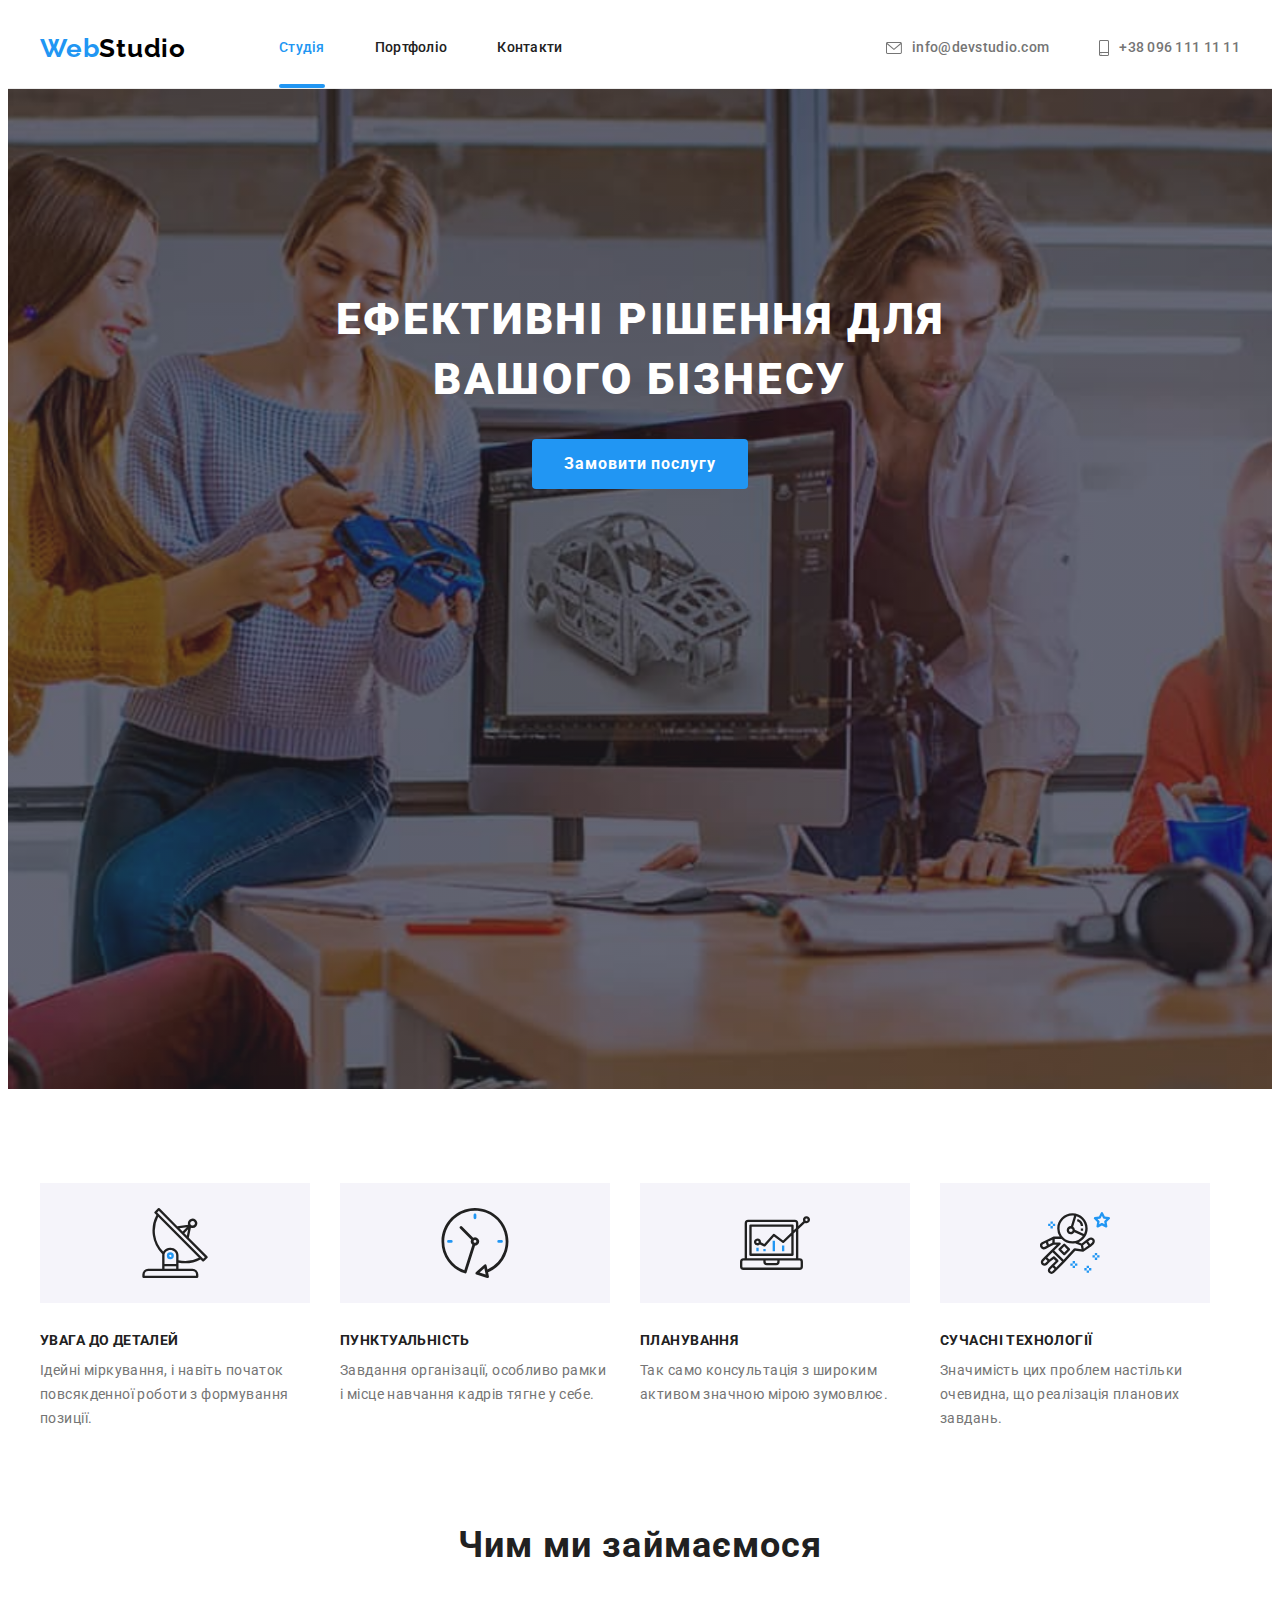
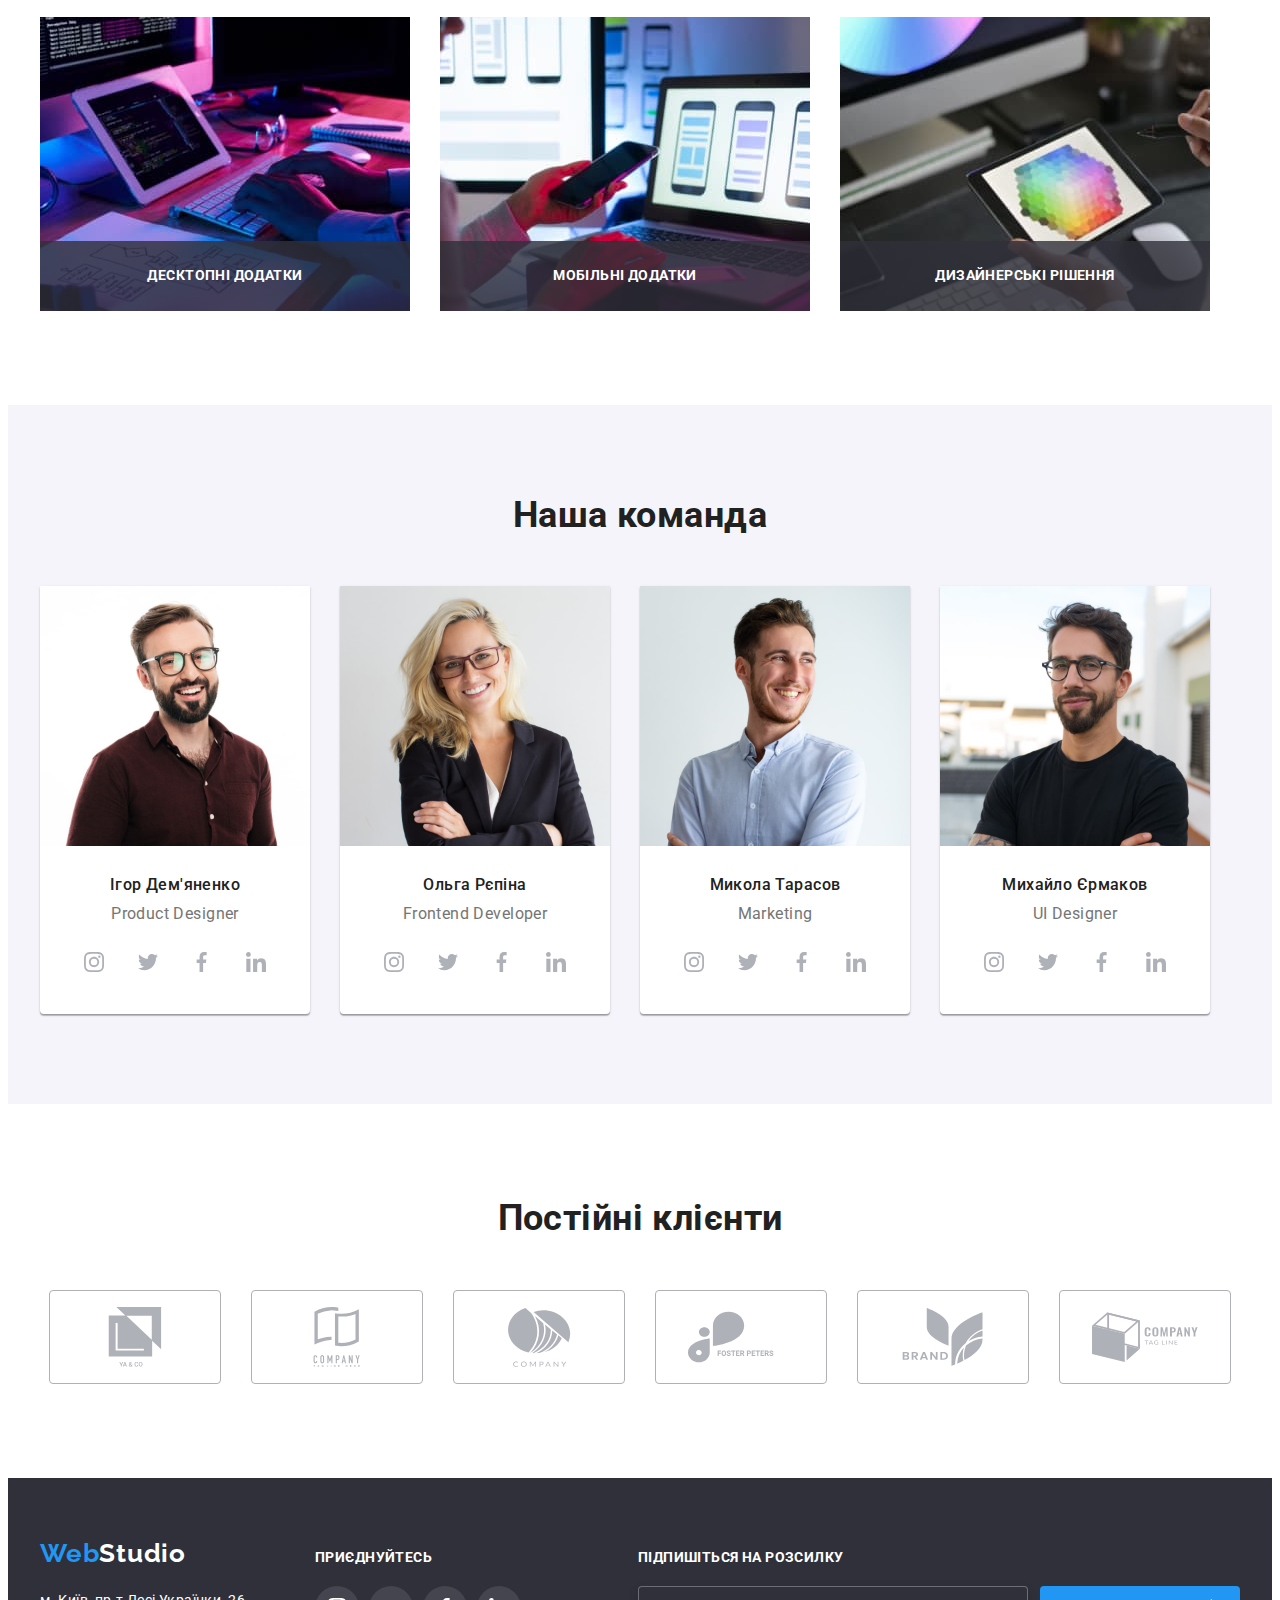
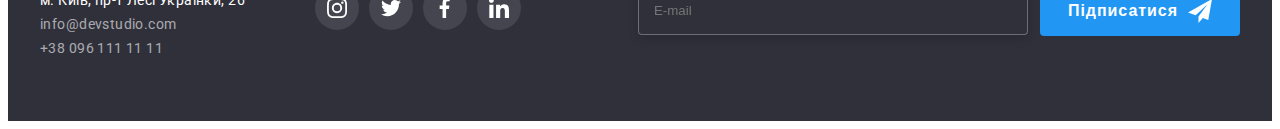
==== index.html @ f38e6833 "добавляет наименования согласно БЭМ" ====
<!DOCTYPE html>
<html lang="uk">
  <head>
    <meta charset="UTF-8" />
    <meta http-equiv="X-UA-Compatible" content="IE=edge" />
    <meta name="viewport" content="width=device-width, initial-scale=1.0" />
    <title>Студія</title>
    <link
      rel="stylesheet"
      href="https://cdnjs.cloudflare.com/ajax/libs/modern-normalize/1.1.0/modern-normalize.min.css"
      integrity="sha512-wpPYUAdjBVSE4KJnH1VR1HeZfpl1ub8YT/NKx4PuQ5NmX2tKuGu6U/JRp5y+Y8XG2tV+wKQpNHVUX03MfMFn9Q=="
      crossorigin="anonymous"
      referrerpolicy="no-referrer"
    />
    <link rel="preconnect" href="https://fonts.googleapis.com" />
    <link rel="preconnect" href="https://fonts.gstatic.com" crossorigin />
    <link
      href="https://fonts.googleapis.com/css2?family=Raleway:wght@700&family=Roboto:wght@400;500;700;900&display=swap"
      rel="stylesheet"
    />
    <link rel="stylesheet" href="./css/styles.css" />
  </head>
  <body>
    <header class="header">
      <div class="container header__block">
        <nav class="header__navigation">
          <a href="./index.html" class="logo">Web<span class="logo__text">Studio</span></a>
          <ul class="header__list list">
            <li class="header__item">
              <a href="./index.html" class="header__link current">Студія</a>
            </li>
            <li class="header__item">
              <a href="./portfolio.html" class="header__link">Портфоліо</a>
            </li>
            <li class="header__item">
              <a href="" class="header__link">Контакти</a>
            </li>
          </ul>
        </nav>
        <ul class="contact__list list">
          <li class="contact__item">
            <a href="mailto:info@devstudio.com" class="contact__link">
              <svg class="contact__icon" width="16" height="12">
                <use href="./images/symbol-defs.svg#icon-mail"></use>
              </svg>
              info@devstudio.com</a
            >
          </li>
          <li class="contact__item">
            <a href="tel:+380961111111" class="contact__link">
              <svg class="contact__icon" width="10" height="16">
                <use href="./images/symbol-defs.svg#icon-smartphone"></use>
              </svg>

              +38 096 111 11 11</a
            >
          </li>
        </ul>
      </div>
    </header>
    <main>
      <section class="hero">
        <div class="container">
          <h1 class="hero__title">Ефективні рішення для вашого бізнесу</h1>
          <button type="button" class="hero__button button" data-modal-open>
            Замовити послугу
          </button>
        </div>
      </section>

      <section class="section feature">
        <div class="container">
          <h2 class="visually-hidden">Наші переваги</h2>
          <ul class="feature__list list">
            <li class="feature__item">
              <div class="feature__image">
                <svg class="feature__icon" width="70" height="70">
                  <use href="./images/symbol-defs.svg#icon-antenna"></use>
                </svg>
              </div>
              <h3 class="feature__title">Увага до деталей</h3>
              <p class="feature__text">
                Ідейні міркування, і навіть початок повсякденної роботи з формування позиції.
              </p>
            </li>
            <li class="feature__item">
              <div class="feature__image">
                <svg class="feature__icon" width="70" height="70">
                  <use href="./images/symbol-defs.svg#icon-clock"></use>
                </svg>
              </div>
              <h3 class="feature__title">Пунктуальність</h3>
              <p class="feature__text">
                Завдання організації, особливо рамки і місце навчання кадрів тягне у себе.
              </p>
            </li>
            <li class="feature__item">
              <div class="feature__image">
                <svg class="feature__icon" width="70" height="70">
                  <use href="./images/symbol-defs.svg#icon-diagram"></use>
                </svg>
              </div>
              <h3 class="feature__title">Планування</h3>
              <p class="feature__text">
                Так само консультація з широким активом значною мірою зумовлює.
              </p>
            </li>
            <li class="feature__item">
              <div class="feature__image">
                <svg class="feature__icon" width="70" height="70">
                  <use href="./images/symbol-defs.svg#icon-astronaut"></use>
                </svg>
              </div>
              <h3 class="feature__title">Сучасні технології</h3>
              <p class="feature__text">
                Значимість цих проблем настільки очевидна, що реалізація планових завдань.
              </p>
            </li>
          </ul>
        </div>
      </section>
      <section class="work">
        <div class="container">
          <h2 class="work__title">Чим ми займаємося</h2>
          <ul class="work__list list">
            <li class="work__item">
              <div class="work__img">
                <img src="./images/coding.jpg" alt="Людина, яка пише код" width="370" />
                <p class="work__inform">Десктопні додатки</p>
              </div>
            </li>
            <li class="work__item">
              <div class="work__img">
                <img src="./images/mobile_dev.jpg" alt="Мобільній розробник" width="370" />
                <p class="work__inform">Мобільні додатки</p>
              </div>
            </li>
            <li class="work__item">
              <div class="work__img">
                <img src="./images/gradient_on_tablet.jpg" alt="Градієнт на планшеті" width="370" />
                <p class="work__inform">Дизайнерські рішення</p>
              </div>
            </li>
          </ul>
        </div>
      </section>
      <section class="section team">
        <div class="container">
          <h2 class="team__title">Наша команда</h2>
          <ul class="team__list list">
            <li class="team__item card">
              <img src="./images/demianenko.jpg" alt="фото Ігора Дем'яненко" width="270" />
              <div class="team__discr">
                <h3 class="team__name">Ігор Дем'яненко</h3>
                <p lang="en" class="team__position">Product Designer</p>
                <ul class="team-social list">
                  <li class="team-social__item">
                    <a href="" class="team-social__link">
                      <svg class="team-social__icon" width="20" height="20">
                        <use href="./images/symbol-defs.svg#icon-instagram"></use>
                      </svg>
                    </a>
                  </li>
                  <li class="team-social__item">
                    <a href="" class="team-social__link">
                      <svg class="team-social__icon" width="20" height="20">
                        <use href="./images/symbol-defs.svg#icon-twitter"></use>
                      </svg>
                    </a>
                  </li>
                  <li class="team-social__item">
                    <a href="" class="team-social__link">
                      <svg class="team-social__icon" width="20" height="20">
                        <use href="./images/symbol-defs.svg#icon-facebook"></use>
                      </svg>
                    </a>
                  </li>
                  <li class="team-social__item">
                    <a href="" class="team-social__link">
                      <svg class="team-social__icon" width="20" height="20">
                        <use href="./images/symbol-defs.svg#icon-linkedin"></use>
                      </svg>
                    </a>
                  </li>
                </ul>
              </div>
            </li>
            <li class="team__item card">
              <img src="./images/repina.jpg" alt="фото Ольги Рєпіної" width="270" />
              <div class="team__discr">
                <h3 class="team__name">Ольга Рєпіна</h3>
                <p lang="en" class="team__position">Frontend Developer</p>
                <ul class="team-social list">
                  <li class="team-social__item">
                    <a href="" class="team-social__link">
                      <svg class="team-social__icon" width="20" height="20">
                        <use href="./images/symbol-defs.svg#icon-instagram"></use>
                      </svg>
                    </a>
                  </li>
                  <li class="team-social__item">
                    <a href="" class="team-social__link">
                      <svg class="team-social__icon" width="20" height="20">
                        <use href="./images/symbol-defs.svg#icon-twitter"></use>
                      </svg>
                    </a>
                  </li>
                  <li class="team-social__item">
                    <a href="" class="team-social__link">
                      <svg class="team-social__icon" width="20" height="20">
                        <use href="./images/symbol-defs.svg#icon-facebook"></use>
                      </svg>
                    </a>
                  </li>
                  <li class="team-social__item">
                    <a href="" class="team-social__link">
                      <svg class="team-social__icon" width="20" height="20">
                        <use href="./images/symbol-defs.svg#icon-linkedin"></use>
                      </svg>
                    </a>
                  </li>
                </ul>
              </div>
            </li>
            <li class="team__item card">
              <img src="./images/tarasov.jpg" alt="фото Миколи Тарасова" width="270" />
              <div class="team__discr">
                <h3 class="team__name">Микола Тарасов</h3>
                <p lang="en" class="team__position">Marketing</p>
                <ul class="team-social list">
                  <li class="team-social__item">
                    <a href="" class="team-social__link">
                      <svg class="team-social__icon" width="20" height="20">
                        <use href="./images/symbol-defs.svg#icon-instagram"></use>
                      </svg>
                    </a>
                  </li>
                  <li class="team-social__item">
                    <a href="" class="team-social__link">
                      <svg class="team-social__icon" width="20" height="20">
                        <use href="./images/symbol-defs.svg#icon-twitter"></use>
                      </svg>
                    </a>
                  </li>
                  <li class="team-social__item">
                    <a href="" class="team-social__link">
                      <svg class="team-social__icon" width="20" height="20">
                        <use href="./images/symbol-defs.svg#icon-facebook"></use>
                      </svg>
                    </a>
                  </li>
                  <li class="team-social__item">
                    <a href="" class="team-social__link">
                      <svg class="team-social__icon" width="20" height="20">
                        <use href="./images/symbol-defs.svg#icon-linkedin"></use>
                      </svg>
                    </a>
                  </li>
                </ul>
              </div>
            </li>
            <li class="team__item card">
              <img src="./images/ermakov.jpg" alt="фото Михайла Єрмакова" width="270" />
              <div class="team__discr">
                <h3 class="team__name">Михайло Єрмаков</h3>
                <p lang="en" class="team__position">UI Designer</p>
                <ul class="team-social list">
                  <li class="team-social__item">
                    <a href="" class="team-social__link">
                      <svg class="team-social__icon" width="20" height="20">
                        <use href="./images/symbol-defs.svg#icon-instagram"></use>
                      </svg>
                    </a>
                  </li>
                  <li class="team-social__item">
                    <a href="" class="team-social__link">
                      <svg class="team-social__icon" width="20" height="20">
                        <use href="./images/symbol-defs.svg#icon-twitter"></use>
                      </svg>
                    </a>
                  </li>
                  <li class="team-social__item">
                    <a href="" class="team-social__link">
                      <svg class="team-social__icon" width="20" height="20">
                        <use href="./images/symbol-defs.svg#icon-facebook"></use>
                      </svg>
                    </a>
                  </li>
                  <li class="team-social__item">
                    <a href="" class="team-social__link">
                      <svg class="team-social__icon" width="20" height="20">
                        <use href="./images/symbol-defs.svg#icon-linkedin"></use>
                      </svg>
                    </a>
                  </li>
                </ul>
              </div>
            </li>
          </ul>
        </div>
      </section>
      <section class="clients section">
        <div class="container">
          <h2 class="clients__title">Постійні клієнти</h2>
          <ul class="clients__list list">
            <li>
              <a href="" class="clients__link">
                <svg class="clients__icon" width="106" height="60">
                  <use href="./images/symbol-defs.svg#icon-yaco"></use>
                </svg>
              </a>
            </li>
            <li>
              <a href="" class="clients__link">
                <svg class="clients__icon" width="106" height="60">
                  <use href="./images/symbol-defs.svg#icon-tagline-2"></use>
                </svg>
              </a>
            </li>
            <li>
              <a href="" class="clients__link">
                <svg class="clients__icon" width="106" height="60">
                  <use href="./images/symbol-defs.svg#icon-company"></use>
                </svg>
              </a>
            </li>
            <li>
              <a href="" class="clients__link">
                <svg class="clients__icon" width="106" height="60">
                  <use href="./images/symbol-defs.svg#icon-foster-peters"></use>
                </svg>
              </a>
            </li>
            <li>
              <a href="" class="clients__link">
                <svg class="clients__icon" width="106" height="60">
                  <use href="./images/symbol-defs.svg#icon-rand"></use>
                </svg>
              </a>
            </li>
            <li>
              <a href="" class="clients__link">
                <svg class="clients__icon" width="106" height="60">
                  <use href="./images/symbol-defs.svg#icon-tag-line"></use>
                </svg>
              </a>
            </li>
          </ul>
        </div>
      </section>
    </main>
    <footer class="footer">
      <div class="container footer-thumb">
        <div class="adress-thumb">
          <a href="./index.html" class="logo">Web<span class="logo__text">Studio</span></a>
          <address class="adress-thumb__adress">
            <ul class="adress-thumb__list list">
              <li class="adress-thumb__item">
                <a
                  href="https://goo.gl/maps/KbacDpf7Sf644kYd8"
                  class="adress-thumb__map"
                  target="_blank"
                  rel="noreferrer noopener"
                  >м. Київ, пр-т Лесі Українки, 26</a
                >
              </li>
              <li class="adress-thumb__item">
                <a href="mailto:info@devstudio.com" class="adress-thumb__mail"
                  >info@devstudio.com</a
                >
              </li>
              <li class="adress-thumb__item">
                <a href="tel:+380961111111" class="adress-thumb__tel">+38 096 111 11 11</a>
              </li>
            </ul>
          </address>
        </div>
        <div class="join-thumb">
          <h2 class="join-thumb__tittle">приєднуйтесь</h2>
          <ul class="join-thumb__list list">
            <li class="join-thumb__item">
              <a href="" class="join-thumb__link">
                <svg class="join-thumb__icon" width="20" height="20">
                  <use href="./images/symbol-defs.svg#icon-instagram"></use>
                </svg>
              </a>
            </li>
            <li class="join-thumb__item">
              <a href="" class="join-thumb__link">
                <svg class="join-thumb__icon" width="20" height="20">
                  <use href="./images/symbol-defs.svg#icon-twitter"></use>
                </svg>
              </a>
            </li>
            <li class="join-thumb__item">
              <a href="" class="join-thumb__link">
                <svg class="join-thumb__icon" width="20" height="20">
                  <use href="./images/symbol-defs.svg#icon-facebook"></use>
                </svg>
              </a>
            </li>
            <li class="join-thumb__item">
              <a href="" class="join-thumb__link">
                <svg class="join-thumb__icon" width="20" height="20">
                  <use href="./images/symbol-defs.svg#icon-linkedin"></use>
                </svg>
              </a>
            </li>
          </ul>
        </div>
        <div class="mail-thumb">
          <h2 class="mail-thumb__tittle">Підпишіться на розсилку</h2>
          <form class="subscribe-form" autocomplete="off">
            <label class="subscribe-form__field">
              <input
                type="email"
                name="email"
                class="subscribe-form__input"
                placeholder="E-mail"
                required
              />
            </label>
            <button type="submit" class="subscribe-form__button">
              Підписатися
              <svg class="subscribe-form__img">
                <use href="./images/icons.svg#icon-send" width="24" height="24"></use>
              </svg>
            </button>
          </form>
        </div>
      </div>
    </footer>

    <div class="backdrop is-hidden" data-modal>
      <div class="modal">
        <button class="modal__button" data-modal-close>
          <svg class="modal__button-close" width="11" height="11">
            <use href="./images/icons.svg#icon-close-button"></use>
          </svg>
        </button>
        <form class="modal-form" autocomplete="off">
          <p class="modal-form__tittle">Залиште свої дані, ми вам передзвонимо</p>

          <label class="modal-form__field"
            >Ім'я<input class="modal-form__input" type="text" name="name" required />

            <svg class="modal-form__icon" width="18" height="18">
              <use href="./images/icons.svg#icon-form-person"></use>
            </svg>
          </label>
          <label class="modal-form__field"
            >Телефон<input class="modal-form__input" type="tel" name="phone-number" required />

            <svg class="modal-form__icon" width="18" height="18">
              <use href="./images/icons.svg#icon-form-phone"></use>
            </svg>
          </label>
          <label class="modal-form__field"
            >Пошта<input class="modal-form__input" type="email" name="email" required />

            <svg class="modal-form__icon" width="18" height="18">
              <use href="./images/icons.svg#icon-form-email"></use>
            </svg>
          </label>
          <label class="modal-form__field"
            >Коментар<textarea
              name="feedback"
              rows="5"
              placeholder="Введіть текст"
              class="modal-form__area"
            ></textarea>
          </label>
          <label class="modal-form__check">
            <input type="checkbox" name="checkbox" class="modal-form__checkbox" required />
            <span class="modal-form__checkbox-icon"></span>
            <span>
              Погоджуюся з розсилкою та приймаю
              <a href="" class="modal-form__policy"> Умови договору</a>
            </span>
          </label>
          <button type="submit" class="modal-form__button button">Відправити</button>
        </form>
      </div>
    </div>
    <script src="./js/modal.js"></script>
  </body>
</html>
---- css/styles.css ----
:root {
  --primary-text-color: #757575; /* цвет вторичного текста */
  --title-text-color: #212121; /* вторичнй цвет бренда  (и текста) */
  --accent-color: #2196f3; /* основной цвет бренда */
  --black-color: #000000; /* Черный цвет на сайте */
  --bgd-color: #2f303a; /* цвет фона */
  --white-color: #ffffff; /* белый цвет на сайте */
  --transparent-white-color: rgba(255, 255, 255, 0.6); /* цвет текста в футере (с прозрачностью */
  --team-bgd-color: #f5f4fa; /* цвет фона на секциях */
  --border-color-cards: #eeeeee; /* Цвет рамок карточек*/
  --border-color-main: #ececec; /* цвет основных рамок */
  --active-button-background: #188ce8; /* цвет активности главной кнопки */
  --primary-icon-color: #afb1b8; /* Цвет контуров иконок */

  --transition-timing: 250ms;
  --cubic: cubic-bezier(0.4, 0, 0.2, 1);
}

h1,
h2,
h3,
h4,
h5,
h6,
p {
  margin: 0;
}

ul {
  margin: 0;
  padding: 0;
}

img {
  max-width: 100%;
  height: auto;
  display: block;
}

.container {
  width: 1200px;
  margin-left: auto;
  margin-right: auto;
  padding-left: 15px;
  padding-right: 15px;
  /*   outline: 2px solid tomato; */
}

.section {
  padding-top: 94px;
  padding-bottom: 94px;
}

.list {
  list-style-type: none;
}

body {
  background-color: var(--white-color);
  color: var(--primary-text-color);
  font-family: Roboto, sans-serif;
  font-size: 14px;
  letter-spacing: 0.03em;
}
a {
  text-decoration: none;
}

.button {
  font-family: Roboto, sans-serif;
  cursor: pointer;
}
.hero__button {
  background-color: var(--accent-color);
  color: var(--white-color);
  font-weight: 700;
  font-size: 16px;
  line-height: 1.87;
  letter-spacing: 0.06em;

  display: block;
  margin-left: auto;
  margin-right: auto;
  min-width: 216px;
  padding: 10px 32px;
  max-height: 50px;
  border: none;
  border-radius: 4px;
}
.portfolio__button {
  background-color: var(--team-bgd-color);
  color: var(--title-text-color);
  font-weight: 500;
  font-size: 16px;
  line-height: 1.62;
  letter-spacing: 0.03em;

  padding: 6px 22px;
  max-height: 38px;
  border: transparent;
  border-radius: 4px;
}

.visually-hidden {
  position: absolute;
  width: 1px;
  height: 1px;
  margin: -1px;
  border: 0;
  padding: 0;
  white-space: nowrap;
  clip-path: inset(100%);
  clip: rect(0 0 0 0);
  overflow: hidden;
}

.header__link,
.header__link,
.adress-thumb__mail,
.adress-thumb__tel,
.adress-thumb__map,
.contact__link {
  transition: color var(--transition-timing) var(--cubic);
}

.hero__button {
  transition: background-color var(--transition-timing) var(--cubic);
}

.team-social__link,
.join-thumb__link {
  transition: color var(--transition-timing) var(--cubic),
    background-color var(--transition-timing) var(--cubic);
}

.clients__link {
  transition: color var(--transition-timing) var(--cubic),
    border-color var(--transition-timing) var(--cubic);
}

.portfolio__button {
  transition: color var(--transition-timing) var(--cubic),
    background-color var(--transition-timing) var(--cubic),
    box-shadow var(--transition-timing) var(--cubic);
}

.product__link {
  transition: box-shadow var(--transition-timing) var(--cubic);
}

/* ----------------------HEADER----------------------- */

.header {
  border-bottom: 1px solid #ececec;
}
.header__block {
  display: flex;
}
.header__navigation {
  display: flex;
  align-items: center;
}

.logo {
  display: block;
  font-family: Raleway, normal;
  color: var(--accent-color);
  text-decoration: none;
  font-weight: 700;
  font-size: 26px;
  line-height: 1.19;
  letter-spacing: 0.03em;
}

.logo__text {
  color: var(--black-color);
}
.header__list {
  display: flex;
  align-items: center;
  margin-left: 93px;
}

.header__item:not(:last-child) {
  margin-right: 50px;
}

.header__link {
  color: var(--title-text-color);
  text-decoration: none;
  font-weight: 500;
  font-size: 14px;
  line-height: 1.14;
  letter-spacing: 0.02em;
  padding-top: 32px;
  padding-bottom: 32px;
  display: block;
  position: relative;
}
.current {
  color: var(--accent-color);
}

.current::after {
  position: absolute;
  content: '';
  display: block;

  left: 0;
  bottom: 0px;

  width: 100%;
  height: 4px;
  border-radius: 2px;
  background-color: var(--accent-color);
}

.contact__list {
  display: flex;
  align-items: center;
  margin-left: auto;
}

.contact__link {
  text-decoration: none;
  color: var(--primary-text-color);
  font-weight: 500;
  font-size: 14px;
  line-height: 1.14;
  letter-spacing: 0.02em;
  padding-top: 32px;
  padding-bottom: 32px;
  display: flex;
  align-items: center;
}

.contact__icon {
  margin-right: 10px;
  fill: currentColor;
}

.contact__item:not(:last-child) {
  margin-right: 50px;
}

.header__link:hover,
.header__link:focus,
.contact__link:hover,
.contact__link:focus {
  color: var(--accent-color);
}

.contact__icon:hover,
.contact__icon:focus {
  fill: var(--accent-color);
}

/* --------------------HERO------------------------ */
.hero {
  background-color: var(--bgd-color);
  text-align: center;
  padding: 200px 0px;

  max-width: 1600px;
  height: 600px;

  background-image: linear-gradient(rgba(47, 48, 58, 0.4), rgba(47, 48, 58, 0.4)),
    url(../images/hero-bg.jpg);
  background-repeat: no-repeat;
  background-position: center;
  background-size: cover;

  margin: 0 auto;
}

.hero__title {
  font-weight: 900;
  font-size: 44px;
  line-height: 60px;
  letter-spacing: 0.06em;
  color: var(--white-color);
  text-transform: uppercase;
  max-width: 696px;
  margin: 0 auto;
  margin-bottom: 30px;
}

.hero__button:hover,
.hero__button:focus {
  background-color: var(--active-button-background);
}

/* ---------------------FEATURES----------------------- */

.feature__list {
  display: flex;
  flex-wrap: wrap;
}

.feature__item {
  flex-basis: calc(100% / 4 - 30px);
  min-width: 270px;
}
.feature__item:not(:last-child) {
  margin-right: 30px;
}

.feature__image {
  display: flex;
  align-items: center;
  justify-content: center;
  width: 270px;
  height: 120px;
  margin-bottom: 30px;
  background-color: var(--team-bgd-color);
}

.feature__title {
  color: var(--title-text-color);
  font-weight: 700;
  font-size: 14px;
  line-height: 1.14;
  text-transform: uppercase;
  margin-bottom: 10px;
}

.feature__text {
  line-height: 1.71;
}

/* ----------------------OUR WORK---------------------------- */
.work {
  padding-bottom: 94px;
  padding-top: 0px;
}

.work__title {
  color: var(--title-text-color);
  font-weight: 700;
  font-size: 36px;
  line-height: 1.16;
  letter-spacing: 0.03em;
  text-align: center;
  margin-bottom: 50px;
}

.work__list {
  display: flex;
  flex-wrap: wrap;
}

.work__list > .work__item {
  flex-basis: calc(100% / 3 -30px);
}

.work__list > .work__item:not(:last-child) {
  margin-right: 30px;
}

.work__img {
  position: relative;
}

.work__inform {
  position: absolute;
  display: flex;
  align-items: center;
  justify-content: center;

  bottom: 0;
  left: 0;
  height: 70px;
  width: 100%;

  background-color: rgba(47, 48, 58, 0.8);
  color: var(--white-color);
  font-weight: 700;
  font-size: 14px;
  line-height: 1.14;
  letter-spacing: 0.03em;
  text-transform: uppercase;
}

/* -----------------------------OUR TEAM---------------------------------- */

.team {
  background-color: var(--team-bgd-color);
  padding: 90px 0px;
}

.team__title {
  color: var(--title-text-color);
  font-weight: 700;
  font-size: 36px;
  line-height: 1.16;
  margin-bottom: 50px;
  text-align: center;
}

.team__list {
  display: flex;
  flex-wrap: wrap;
}
.card {
  background: var(--white-color);
  box-shadow: 0px 1px 3px rgba(0, 0, 0, 0.12), 0px 1px 1px rgba(0, 0, 0, 0.14),
    0px 2px 1px rgba(0, 0, 0, 0.2);
  border-radius: 0px 0px 4px 4px;
}

.team__list > .team__item {
  flex-basis: calc(100% / 4-30px);
}

.team__list > .team__item:not(:last-child) {
  margin-right: 30px;
}

.team__discr {
  padding-top: 30px;
  padding-bottom: 30px;
}
.team__name {
  color: var(--title-text-color);
  font-weight: 500;
  font-size: 16px;
  line-height: 1.18;
  text-align: center;
}

.team__position {
  font-size: 16px;
  line-height: 1.18;
  margin-top: 10px;
  text-align: center;
}

.team-social {
  display: flex;
  justify-content: center;
  margin-top: 16px;
  gap: 10px;
}
.team-social__link {
  display: flex;
  align-items: center;
  justify-content: center;
  background-color: var(--white-color);
  color: var(--primary-icon-color);
  border-radius: 50%;
  width: 44px;
  height: 44px;
}

.team-social__icon {
  fill: currentColor;
}

.team-social__link:hover,
.team-social__link:focus {
  background-color: var(--accent-color);
  color: var(--white-color);
}

/* ----------------------------------OUR CLIENTS------------------------ */
.clients {
}

.clients__title {
  color: var(--title-text-color);
  font-weight: 700;
  font-size: 36px;
  line-height: 1.16;
  margin-bottom: 50px;
  text-align: center;
}

.clients__list {
  display: flex;
  justify-content: center;
  align-items: center;
  gap: 30px;
}

.clients__link {
  display: flex;
  width: 170px;
  height: 92px;
  justify-content: center;
  align-items: center;
  background: #ffffff;
  color: var(--primary-icon-color);
  border: 1px solid var(--primary-icon-color);
  border-radius: 4px;
}

.clients__icon {
  fill: currentColor;
}

.clients__link:hover,
.clients__link:focus {
  color: var(--accent-color);
  border-color: var(--accent-color);
}

/* ----------------------------------FOOTER----------------------------- */

.footer {
  background-color: var(--bgd-color);
  padding-top: 60px;
  padding-bottom: 60px;
}

.footer-thumb {
  display: flex;
  align-items: baseline;
}

.footer .logo {
  margin-bottom: 20px;
}

.adress-thumb .logo__text {
  color: var(--white-color);
}

.adress-thumb__list > .item {
  display: block;
  margin-bottom: 9px;
  margin-top: 0px;
  max-height: 21px;
  /*  outline: 4px solid blueviolet; */
}
.adress-thumb__list > .adress-thumb__item:last-child {
  margin-bottom: 0px;
}

.adress-thumb__map {
  font-style: normal;
  color: var(--white-color);
  text-decoration: none;
  line-height: 1.71;
}

.adress-thumb__mail,
.adress-thumb__tel {
  font-style: normal;
  color: var(--transparent-white-color);
  text-decoration: none;
  line-height: 1.71;
}

.adress-thumb__map:hover,
.adress-thumb__map:focus,
.adress-thumb__mail:hover,
.adress-thumb__mail:focus,
.adress-thumb__tel:hover,
.adress-thumb__tel:focus {
  color: var(--accent-color);
}

.join-thumb {
  align-items: baseline;
  margin-left: 70px;
}

.join-thumb__tittle,
.mail-thumb__tittle {
  color: var(--white-color);
  font-weight: 700;
  font-size: 14px;
  line-height: 1.14;
  letter-spacing: 0.03em;
  text-transform: uppercase;
}

.join-thumb__list {
  display: flex;
  justify-content: center;
  margin-top: 20px;
  gap: 10px;
}
.join-thumb__link {
  display: flex;
  align-items: center;
  justify-content: center;
  background: rgba(255, 255, 255, 0.1);
  color: var(--white-color);

  border-radius: 50%;
  width: 44px;
  height: 44px;
}
.join-thumb__icon {
  fill: currentColor;
}

.join-thumb__link:hover,
.join-thumb__link:focus {
  background: var(--accent-color);
}

.mail-thumb {
  margin-left: auto;
}
.subscribe-form {
  display: flex;
  margin-top: 20px;
}

.subscribe-form__input {
  width: 358px;
  padding: 16px 15px;

  background-color: var(--bgd-color);
  border: 1px solid rgba(255, 255, 255, 0.3);
  filter: drop-shadow(0px 4px 4px rgba(0, 0, 0, 0.15));
  border-radius: 4px;

  color: var(--white-color);
}

.subscribe-form__button {
  margin-left: 12px;
  padding: 13px 28px;
  background-color: var(--accent-color);
  color: var(--white-color);
  font-weight: 700;
  font-size: 16px;
  line-height: 1.87;
  letter-spacing: 0.06em;

  display: flex;
  max-height: 50px;
  border: none;
  border-radius: 4px;
  align-items: center;
  cursor: pointer;
  transition: background-color var(--transition-timing) var(--cubic);
}

.subscribe-form__button:hover,
.subscribe-form__button:focus {
  background-color: var(--active-button-background);
}

.subscribe-form__img {
  display: block;
  width: 24px;
  height: 24px;
  margin-left: 10px;
  fill: var(--white-color);
}

/* ------------------------------------------------------------------------- */
/* ---------------------------------PORTFOLIO------------------------------- */
/* ------------------------------------------------------------------------- */

.portfolio {
  margin-right: auto;
  margin-left: auto;
}

.portfolio__filter-list {
  display: flex;
  margin-bottom: 50px;
  justify-content: center;
}

.portfolio__filter-item {
  display: block;
  margin-right: 8px;
}

.portfolio__filter-item:last-child {
  margin-right: 0;
}

.portfolio__button:hover,
.portfolio__button:focus {
  background-color: var(--accent-color);
  color: var(--white-color);

  box-shadow: 0px 3px 1px rgba(0, 0, 0, 0.1), 0px 1px 2px rgba(0, 0, 0, 0.08),
    0px 2px 2px rgba(0, 0, 0, 0.12);
}

.product__list {
  display: flex;
  flex-wrap: wrap;
}

.product__item {
  display: inline-block;
  flex-basis: calc(100% / 3-30px);
  max-width: 370px;
  margin-right: 30px;
  margin-bottom: 30px;
}
.product__item:nth-child(3n) {
  margin-right: 0;
}
.product__item:nth-last-child(-n + 3) {
  margin-bottom: 0;
}

.product__discr {
  padding: 20px 24px;
  border-bottom: 1px solid var(--border-color-cards);
  border-right: 1px solid var(--border-color-cards);
  border-left: 1px solid var(--border-color-cards);
}

.product__title {
  color: var(--title-text-color);
  font-weight: 700;
  font-size: 18px;
  line-height: 2;
  letter-spacing: 0.06em;
  margin-bottom: 4px;
}

.product__text {
  color: var(--primary-text-color);
  font-size: 16px;
  line-height: 1.87;
}

.product__link {
  display: block;
}

.product__img-block {
  position: relative;
  overflow: hidden;
}

.product__overlay {
  position: absolute;
  display: flex;
  top: 0;
  left: 0;
  padding: 63px 24px;
  align-items: center;

  background-color: rgba(33, 150, 243, 0.9);
  width: 100%;
  height: 100%;

  transform: translateY(101%);
  transition: transform var(--transition-timing) var(--cubic);
}

.product__overlay-text {
  font-size: 18px;
  line-height: 1.55;
  color: var(--white-color);
}

.product__link:hover,
.product__link:focus {
  box-shadow: 0px 1px 1px rgba(0, 0, 0, 0.12), 0px 4px 4px rgba(0, 0, 0, 0.06),
    1px 4px 6px rgba(0, 0, 0, 0.16);
}

.product__link:hover .product__overlay {
  transform: translateY(0);
}

/* ------------------------modal-------------------------- */

.backdrop {
  position: fixed;
  top: 0;
  left: 0;
  width: 100%;
  height: 100%;
  background-color: rgba(0, 0, 0, 0.2);
  visibility: visible;
  opacity: 1;
  transition: opacity var(--transition-timing) var(--cubic),
    visibility var(--transition-timing) var(--cubic);
}

.backdrop.is-hidden {
  opacity: 0;
  pointer-events: none;
  visibility: hidden;
}
.modal {
  width: 528px;
  height: 581px;
  background-color: var(--white-color);
  position: absolute;
  top: 50%;
  left: 50%;
  padding: 40px;
  transform: translate(-50%, -50%) scale(1);
  transition: transform var(--transition-timing) var(--cubic);
}
.backdrop.is-hidden .modal {
  transform: translate(-50%, -50%) scale(1.1);
}
.modal__button {
  width: 30px;
  height: 30px;
  border-radius: 50%;
  background-color: var(--white-color);
  border: 1px solid rgba(0, 0, 0, 0.1);
  position: absolute;
  right: 8px;
  top: 8px;
  cursor: pointer;
}

.modal__button {
  display: flex;
  align-items: center;
  justify-content: center;
  transition: fill var(--transition-timing) var(--cubic);
}
.modal__button:hover {
  fill: var(--accent-color);
}

.modal-form {
  display: flex;
  flex-direction: column;
}

.modal-form__tittle {
  text-align: center;
  margin-bottom: 12px;

  font-weight: 700;
  font-size: 20px;
  line-height: 1.15;
  color: var(--title-text-color);
}
.modal-form__field {
  position: relative;
  display: flex;
  margin-bottom: 10px;
  flex-direction: column;

  font-weight: 400;
  font-size: 12px;
  line-height: 1.16;
  letter-spacing: 0.01em;
}

.modal-form__input {
  width: 100%;
  margin-top: 4px;
  padding-left: 42px;
  padding-top: 11px;
  padding-bottom: 11px;

  border: 1px solid rgba(33, 33, 33, 0.2);
  border-radius: 4px;
  outline: none;
  transition: border-color var(--transition-timing) var(--cubic);
}

.modal-form__area {
  margin-top: 4px;
  padding: 12px 16px;
  outline: none;
  resize: none;
  height: 120px;

  border: 1px solid rgba(33, 33, 33, 0.2);
  border-radius: 4px;
  transition: border-color var(--transition-timing) var(--cubic);
}

.modal-form__icon {
  position: absolute;
  top: 50%;
  left: 12px;
  fill: var(--title-text-color);
  transition: fill var(--transition-timing) var(--cubic);
}

.modal-form__field:focus-within > .modal-form__input,
.modal-form__field:hover > .modal-form__input {
  border-color: var(--accent-color);
}
.modal-form__input:focus-within + .modal-form__icon,
.modal-form__input:hover + .modal-form__icon {
  fill: var(--accent-color);
}

.modal-form__area:focus-within,
.modal-form__area:hover {
  border-color: var(--accent-color);
}

.modal-form__check {
  display: flex;
  align-items: center;
  margin-bottom: 20px;
  transition: transform var(--transition-timing) var(--cubic);
}

.modal-form__checkbox {
  position: absolute;
  width: 1px;
  height: 1px;
  margin: -1px;
  border: 0;
  padding: 0;
  white-space: nowrap;
  clip-path: inset(100%);
  clip: rect(0 0 0 0);
  overflow: hidden;
}

.modal-form__checkbox-icon {
  display: inline-block;
  width: 15px;
  height: 15px;
  margin-right: 8.35px;

  border: 2px solid var(--title-text-color);
  border-radius: 2px;
}

.modal-form__checkbox:checked + .modal-form__checkbox-icon {
  border-color: transparent;
  background-color: var(--accent-color);
  background-image: url(../images/full_checked.svg);
  background-size: contain;
  background-origin: border-box;
}

.modal-form__policy {
  line-height: 1.71;
  text-decoration-line: underline;
  color: var(--accent-color);
}

.modal-form__button {
  display: block;
  margin-left: auto;
  margin-right: auto;
  padding: 10px 52px;

  background-color: var(--accent-color);
  color: var(--white-color);
  font-weight: 700;
  font-size: 16px;
  line-height: 1.87;
  letter-spacing: 0.06em;
  border: none;
  border-radius: 4px;
  margin-top: 30px;
  box-shadow: 0px 4px 4px rgba(0, 0, 0, 0.15);
  transition: background-color var(--transition-timing) var(--cubic);
}

.modal-form__button:hover,
.modal-form__button:focus {
  background-color: var(--active-button-background);
}
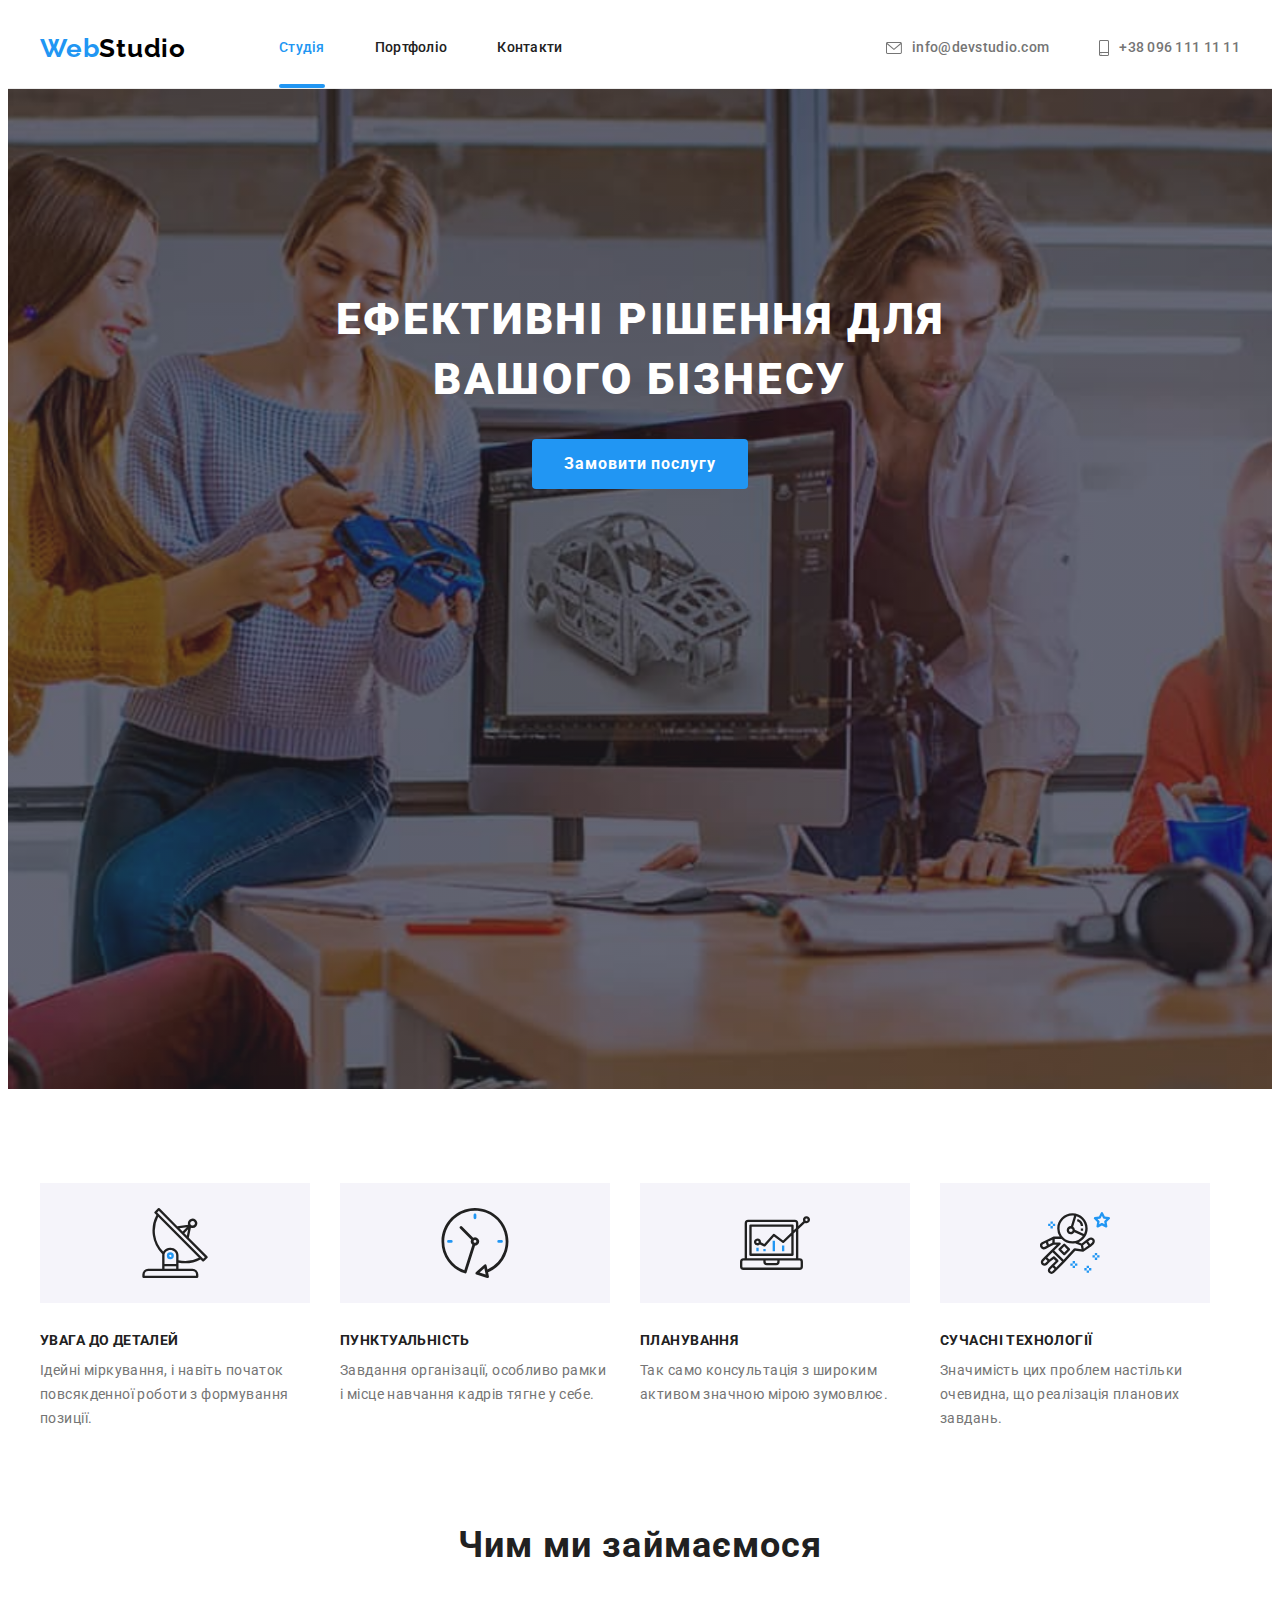
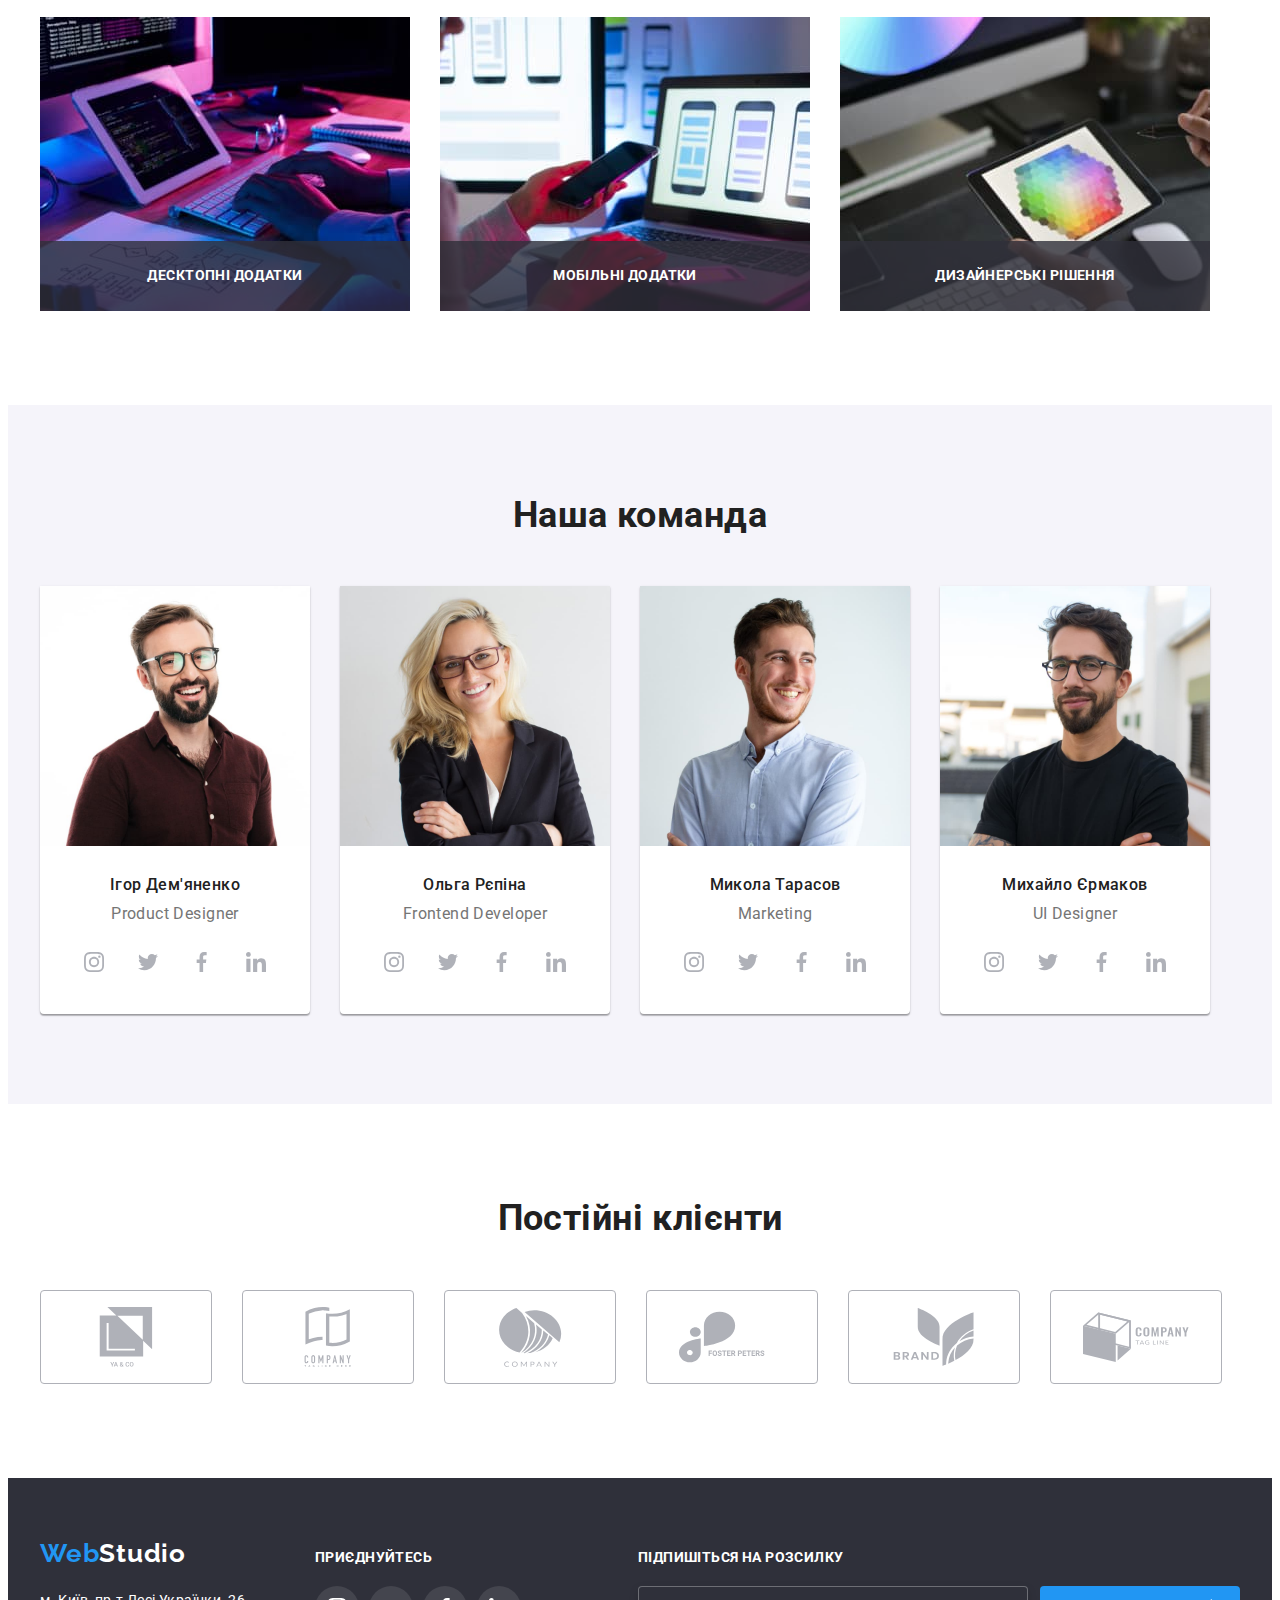
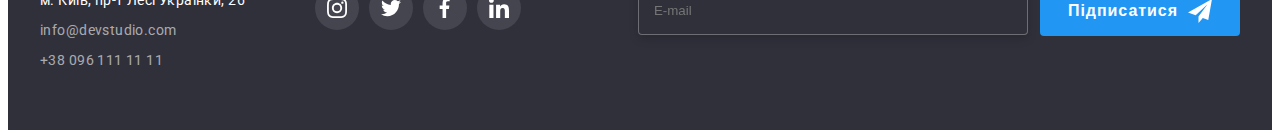
==== commit 82acde1f: "Добавляет плейсхолдеры" ====
--- a/index.html
+++ b/index.html
@@ -18,13 +18,13 @@
       href="https://fonts.googleapis.com/css2?family=Raleway:wght@700&family=Roboto:wght@400;500;700;900&display=swap"
       rel="stylesheet"
     />
-    <link rel="stylesheet" href="./css/styles.css" />
+    <link rel="stylesheet" href="./css/main.min.css" />
   </head>
   <body>
     <header class="header">
       <div class="container header__block">
         <nav class="header__navigation">
-          <a href="./index.html" class="logo">Web<span class="logo__text">Studio</span></a>
+          <a href="./index.html" class="logo">Web<span class="logo__text--black">Studio</span></a>
           <ul class="header__list list">
             <li class="header__item">
               <a href="./index.html" class="header__link current">Студія</a>
@@ -68,7 +68,7 @@
         </div>
       </section>
 
-      <section class="section feature">
+      <section class="feature">
         <div class="container">
           <h2 class="visually-hidden">Наші переваги</h2>
           <ul class="feature__list list">
@@ -144,7 +144,7 @@
           </ul>
         </div>
       </section>
-      <section class="section team">
+      <section class="team">
         <div class="container">
           <h2 class="team__title">Наша команда</h2>
           <ul class="team__list list">
@@ -299,7 +299,7 @@
           </ul>
         </div>
       </section>
-      <section class="clients section">
+      <section class="clients">
         <div class="container">
           <h2 class="clients__title">Постійні клієнти</h2>
           <ul class="clients__list list">
@@ -352,7 +352,7 @@
     <footer class="footer">
       <div class="container footer-thumb">
         <div class="adress-thumb">
-          <a href="./index.html" class="logo">Web<span class="logo__text">Studio</span></a>
+          <a href="./index.html" class="logo">Web<span class="logo__text--white">Studio</span></a>
           <address class="adress-thumb__adress">
             <ul class="adress-thumb__list list">
               <li class="adress-thumb__item">
--- a/css/main.min.css
+++ b/css/main.min.css
@@ -0,0 +1 @@
+:root{--primary-text-color: #757575;--title-text-color: #212121;--accent-color: #2196f3;--black-color: #000000;--bgd-color: #2f303a;--white-color: #ffffff;--transparent-white-color: rgba(255, 255, 255, 0.6);--team-bgd-color: #f5f4fa;--border-color-cards: #eeeeee;--border-color-main: #ececec;--active-button-background: #188ce8;--primary-icon-color: #afb1b8;--transition-timing: 250ms;--cubic: cubic-bezier(0.4, 0, 0.2, 1)}h1,h2,h3,h4,h5,h6,p{margin:0}ul{margin:0;padding:0}img{max-width:100%;height:auto;display:block}a{text-decoration:none}.visually-hidden{position:absolute;width:1px;height:1px;margin:-1px;border:0;padding:0;white-space:nowrap;-webkit-clip-path:inset(100%);clip-path:inset(100%);clip:rect(0 0 0 0);overflow:hidden}.list{list-style-type:none}body{background-color:var(--white-color);color:var(--primary-text-color);font-family:Roboto,sans-serif;font-size:14px;letter-spacing:.03em}.modal-form__check,.product__overlay,.join-thumb__link,.clients__link,.clients__list,.team-social__link,.work__inform,.feature__image,.contact__link,.contact__list,.header__list,.header__navigation,.modal__button,.subscribe-form__button{display:-webkit-box;display:-ms-flexbox;display:flex;-webkit-box-align:center;-ms-flex-align:center;align-items:center}.clients,.team,.feature{padding-top:94px;padding-bottom:94px}.button{font-family:Roboto,sans-serif;cursor:pointer}.hero__button{background-color:var(--accent-color);color:var(--white-color);font-weight:700;font-size:16px;line-height:1.87;letter-spacing:.06em;display:block;margin-left:auto;margin-right:auto;min-width:216px;padding:10px 32px;max-height:50px;border:none;border-radius:4px;-webkit-transition:background-color var(--transition-timing) var(--cubic);transition:background-color var(--transition-timing) var(--cubic)}.hero__button:hover,.hero__button:focus{background-color:var(--active-button-background)}.portfolio__button{background-color:var(--team-bgd-color);color:var(--title-text-color);font-weight:500;font-size:16px;line-height:1.62;letter-spacing:.03em;padding:6px 22px;max-height:38px;border:rgba(0,0,0,0);border-radius:4px;-webkit-transition:color var(--transition-timing) var(--cubic),background-color var(--transition-timing) var(--cubic),-webkit-box-shadow var(--transition-timing) var(--cubic);transition:color var(--transition-timing) var(--cubic),background-color var(--transition-timing) var(--cubic),-webkit-box-shadow var(--transition-timing) var(--cubic);transition:color var(--transition-timing) var(--cubic),background-color var(--transition-timing) var(--cubic),box-shadow var(--transition-timing) var(--cubic);transition:color var(--transition-timing) var(--cubic),background-color var(--transition-timing) var(--cubic),box-shadow var(--transition-timing) var(--cubic),-webkit-box-shadow var(--transition-timing) var(--cubic)}.portfolio__button:hover,.portfolio__button:focus{background-color:var(--accent-color);color:var(--white-color);-webkit-box-shadow:0px 3px 1px rgba(0,0,0,.1),0px 1px 2px rgba(0,0,0,.08),0px 2px 2px rgba(0,0,0,.12);box-shadow:0px 3px 1px rgba(0,0,0,.1),0px 1px 2px rgba(0,0,0,.08),0px 2px 2px rgba(0,0,0,.12)}.subscribe-form__button{margin-left:12px;padding:13px 28px;background-color:var(--accent-color);color:var(--white-color);font-weight:700;font-size:16px;line-height:1.87;letter-spacing:.06em;max-height:50px;border:none;border-radius:4px;cursor:pointer;-webkit-transition:background-color var(--transition-timing) var(--cubic);transition:background-color var(--transition-timing) var(--cubic)}.subscribe-form__button:hover,.subscribe-form__button:focus{background-color:var(--active-button-background)}.modal__button{-webkit-box-pack:center;-ms-flex-pack:center;justify-content:center;cursor:pointer;width:30px;height:30px;border-radius:50%;background-color:var(--white-color);border:1px solid rgba(0,0,0,.1);position:absolute;right:8px;top:8px;-webkit-transition:fill var(--transition-timing) var(--cubic);transition:fill var(--transition-timing) var(--cubic)}.modal__button:hover{fill:var(--accent-color)}.modal-form__button{display:block;margin-left:auto;margin-right:auto;padding:10px 52px;background-color:var(--accent-color);color:var(--white-color);font-weight:700;font-size:16px;line-height:1.87;letter-spacing:.06em;border:none;border-radius:4px;margin-top:30px;-webkit-box-shadow:0px 4px 4px rgba(0,0,0,.15);box-shadow:0px 4px 4px rgba(0,0,0,.15);-webkit-transition:background-color var(--transition-timing) var(--cubic);transition:background-color var(--transition-timing) var(--cubic)}.modal-form__button:hover,.modal-form__button:focus{background-color:var(--active-button-background)}.container{width:1200px;margin-left:auto;margin-right:auto;padding-left:15px;padding-right:15px}.header{border-bottom:1px solid #ececec}.header__block{display:-webkit-box;display:-ms-flexbox;display:flex}.logo{display:block;font-family:Raleway,normal;color:var(--accent-color);text-decoration:none;font-weight:700;font-size:26px;line-height:1.19;letter-spacing:.03em}.logo__text--black{color:var(--black-color)}.header__list{margin-left:93px}.header__item:not(:last-child){margin-right:50px}.header__link{color:var(--title-text-color);text-decoration:none;font-weight:500;font-size:14px;line-height:1.14;letter-spacing:.02em;padding-top:32px;padding-bottom:32px;display:block;position:relative;-webkit-transition:color var(--transition-timing) var(--cubic);transition:color var(--transition-timing) var(--cubic)}.header__link:hover,.header__link:focus{color:var(--accent-color)}.current{color:var(--accent-color)}.current::after{content:"";position:absolute;display:block;left:0;bottom:0px;width:100%;height:4px;border-radius:2px;background-color:var(--accent-color)}.contact__list{margin-left:auto}.contact__link{text-decoration:none;color:var(--primary-text-color);font-weight:500;font-size:14px;line-height:1.14;letter-spacing:.02em;padding-top:32px;padding-bottom:32px;-webkit-transition:color var(--transition-timing) var(--cubic);transition:color var(--transition-timing) var(--cubic)}.contact__link:hover,.contact__link:focus{color:var(--accent-color)}.contact__icon{margin-right:10px;fill:currentColor}.contact__icon:hover,.contact__icon:focus{fill:var(--accent-color)}.contact__item:not(:last-child){margin-right:50px}.hero{background-color:var(--bgd-color);text-align:center;padding:200px 0px;max-width:1600px;height:600px;background-image:-webkit-gradient(linear, left top, left bottom, from(rgba(47, 48, 58, 0.4)), to(rgba(47, 48, 58, 0.4))),url(../images/hero-bg.jpg);background-image:linear-gradient(rgba(47, 48, 58, 0.4), rgba(47, 48, 58, 0.4)),url(../images/hero-bg.jpg);background-repeat:no-repeat;background-position:center;background-size:cover;margin:0 auto}.hero__title{font-weight:900;font-size:44px;line-height:60px;letter-spacing:.06em;color:var(--white-color);text-transform:uppercase;max-width:696px;margin:0 auto;margin-bottom:30px}.feature__list{display:-webkit-box;display:-ms-flexbox;display:flex;-ms-flex-wrap:wrap;flex-wrap:wrap}.feature__item{-ms-flex-preferred-size:calc(25% - 30px);flex-basis:calc(25% - 30px);min-width:270px}.feature__item:not(:last-child){margin-right:30px}.feature__image{-webkit-box-pack:center;-ms-flex-pack:center;justify-content:center;width:270px;height:120px;margin-bottom:30px;background-color:var(--team-bgd-color)}.feature__title{color:var(--title-text-color);font-weight:700;font-size:14px;line-height:1.14;text-transform:uppercase;margin-bottom:10px}.feature__text{line-height:1.71}.work{padding-bottom:94px;padding-top:0px}.work__title{color:var(--title-text-color);font-weight:700;font-size:36px;line-height:1.16;letter-spacing:.03em;text-align:center;margin-bottom:50px}.work__list{display:-webkit-box;display:-ms-flexbox;display:flex;-ms-flex-wrap:wrap;flex-wrap:wrap}.work__list>.work__item{-ms-flex-preferred-size:calc(33.3333333333% - 30px);flex-basis:calc(33.3333333333% - 30px)}.work__list>.work__item:not(:last-child){margin-right:30px}.work__img{position:relative}.work__inform{position:absolute;-webkit-box-pack:center;-ms-flex-pack:center;justify-content:center;bottom:0;left:0;height:70px;width:100%;background-color:rgba(47,48,58,.8);color:var(--white-color);font-weight:700;font-size:14px;line-height:1.14;letter-spacing:.03em;text-transform:uppercase}.team{background-color:var(--team-bgd-color);padding:90px 0px}.team__title{color:var(--title-text-color);font-weight:700;font-size:36px;line-height:1.16;margin-bottom:50px;text-align:center}.team__list{display:-webkit-box;display:-ms-flexbox;display:flex;-ms-flex-wrap:wrap;flex-wrap:wrap}.card{background:var(--white-color);-webkit-box-shadow:0px 1px 3px rgba(0,0,0,.12),0px 1px 1px rgba(0,0,0,.14),0px 2px 1px rgba(0,0,0,.2);box-shadow:0px 1px 3px rgba(0,0,0,.12),0px 1px 1px rgba(0,0,0,.14),0px 2px 1px rgba(0,0,0,.2);border-radius:0px 0px 4px 4px}.team__list>.team__item{-ms-flex-preferred-size:calc(25% - 30px);flex-basis:calc(25% - 30px)}.team__list>.team__item:not(:last-child){margin-right:30px}.team__discr{padding-top:30px;padding-bottom:30px}.team__name{color:var(--title-text-color);font-weight:500;font-size:16px;line-height:1.18;text-align:center}.team__position{font-size:16px;line-height:1.18;margin-top:10px;text-align:center}.team-social{display:-webkit-box;display:-ms-flexbox;display:flex;-webkit-box-pack:center;-ms-flex-pack:center;justify-content:center;margin-top:16px;gap:10px}.team-social__link{-webkit-box-pack:center;-ms-flex-pack:center;justify-content:center;background-color:var(--white-color);color:var(--primary-icon-color);border-radius:50%;width:44px;height:44px;-webkit-transition:color var(--transition-timing) var(--cubic),background-color var(--transition-timing) var(--cubic);transition:color var(--transition-timing) var(--cubic),background-color var(--transition-timing) var(--cubic)}.team-social__link:hover,.team-social__link:focus{background-color:var(--accent-color);color:var(--white-color)}.team-social__icon{fill:currentColor}.clients__title{color:var(--title-text-color);font-weight:700;font-size:36px;line-height:1.16;margin-bottom:50px;text-align:center}.clients__list{-webkit-box-align:center;-ms-flex-align:center;align-items:center;gap:30px}.clients__link{width:170px;height:92px;-webkit-box-pack:center;-ms-flex-pack:center;justify-content:center;background:#fff;color:var(--primary-icon-color);border:1px solid var(--primary-icon-color);border-radius:4px;-webkit-transition:color var(--transition-timing) var(--cubic),border-color var(--transition-timing) var(--cubic);transition:color var(--transition-timing) var(--cubic),border-color var(--transition-timing) var(--cubic)}.clients__link:hover,.clients__link:focus{color:var(--accent-color);border-color:var(--accent-color)}.clients__icon{fill:currentColor}.footer{background-color:var(--bgd-color);padding-top:60px;padding-bottom:60px}.footer-thumb{display:-webkit-box;display:-ms-flexbox;display:flex;-webkit-box-align:baseline;-ms-flex-align:baseline;align-items:baseline}.footer .logo{margin-bottom:20px}.adress-thumb .logo__text--white{color:var(--white-color)}.adress-thumb__list>.adress-thumb__item{display:block;margin-bottom:9px;margin-top:0px;max-height:21px}.adress-thumb__list>.adress-thumb__item:last-child{margin-bottom:0px}.adress-thumb__map{font-style:normal;color:var(--white-color);text-decoration:none;line-height:1.71;-webkit-transition:color var(--transition-timing) var(--cubic);transition:color var(--transition-timing) var(--cubic)}.adress-thumb__map:hover,.adress-thumb__map:focus{color:var(--accent-color)}.adress-thumb__mail,.adress-thumb__tel{font-style:normal;color:var(--transparent-white-color);text-decoration:none;line-height:1.71;-webkit-transition:color var(--transition-timing) var(--cubic);transition:color var(--transition-timing) var(--cubic)}.adress-thumb__mail:hover,.adress-thumb__mail:focus,.adress-thumb__tel:hover,.adress-thumb__tel:focus{color:var(--accent-color)}.join-thumb{-webkit-box-align:baseline;-ms-flex-align:baseline;align-items:baseline;margin-left:70px}.join-thumb__tittle,.mail-thumb__tittle{color:var(--white-color);font-weight:700;font-size:14px;line-height:1.14;letter-spacing:.03em;text-transform:uppercase}.join-thumb__list{display:-webkit-box;display:-ms-flexbox;display:flex;-webkit-box-pack:center;-ms-flex-pack:center;justify-content:center;margin-top:20px;gap:10px}.join-thumb__link{-webkit-box-pack:center;-ms-flex-pack:center;justify-content:center;background:rgba(255,255,255,.1);color:var(--white-color);border-radius:50%;width:44px;height:44px;-webkit-transition:color var(--transition-timing) var(--cubic),background-color var(--transition-timing) var(--cubic);transition:color var(--transition-timing) var(--cubic),background-color var(--transition-timing) var(--cubic)}.join-thumb__link:hover,.join-thumb__link:focus{background:var(--accent-color)}.join-thumb__icon{fill:currentColor}.mail-thumb{margin-left:auto}.subscribe-form{display:-webkit-box;display:-ms-flexbox;display:flex;margin-top:20px}.subscribe-form__input{width:358px;padding:16px 15px;background-color:var(--bgd-color);border:1px solid rgba(255,255,255,.3);-webkit-filter:drop-shadow(0px 4px 4px rgba(0, 0, 0, 0.15));filter:drop-shadow(0px 4px 4px rgba(0, 0, 0, 0.15));border-radius:4px;color:var(--white-color)}.subscribe-form__img{display:block;width:24px;height:24px;margin-left:10px;fill:var(--white-color)}.portfolio{margin-right:auto;margin-left:auto}.portfolio__filter-list{display:-webkit-box;display:-ms-flexbox;display:flex;margin-bottom:50px;-webkit-box-pack:center;-ms-flex-pack:center;justify-content:center}.portfolio__filter-item{display:block;margin-right:8px}.portfolio__filter-item:last-child{margin-right:0}.product__list{display:-webkit-box;display:-ms-flexbox;display:flex;-ms-flex-wrap:wrap;flex-wrap:wrap}.product__item{display:inline-block;gap:30px;max-width:370px;margin-right:30px;margin-bottom:30px}.product__item:nth-child(3n){margin-right:0}.product__item:nth-last-child(-n+3){margin-bottom:0}.product__discr{padding:20px 24px;border-bottom:1px solid var(--border-color-cards);border-right:1px solid var(--border-color-cards);border-left:1px solid var(--border-color-cards)}.product__title{color:var(--title-text-color);font-weight:700;font-size:18px;line-height:2;letter-spacing:.06em;margin-bottom:4px}.product__text{color:var(--primary-text-color);font-size:16px;line-height:1.87}.product__link{display:block}.product__img-block{position:relative;overflow:hidden}.product__overlay{position:absolute;top:0;left:0;padding:63px 24px;background-color:rgba(33,150,243,.9);width:100%;height:100%;-webkit-transform:translateY(101%);transform:translateY(101%);-webkit-transition:-webkit-transform var(--transition-timing) var(--cubic);transition:-webkit-transform var(--transition-timing) var(--cubic);transition:transform var(--transition-timing) var(--cubic);transition:transform var(--transition-timing) var(--cubic), -webkit-transform var(--transition-timing) var(--cubic)}.product__link:hover .product__overlay{-webkit-transform:translateY(0);transform:translateY(0)}.product__overlay-text{font-size:18px;line-height:1.55;color:var(--white-color)}.product__link{-webkit-transition:-webkit-box-shadow var(--transition-timing) var(--cubic);transition:-webkit-box-shadow var(--transition-timing) var(--cubic);transition:box-shadow var(--transition-timing) var(--cubic);transition:box-shadow var(--transition-timing) var(--cubic), -webkit-box-shadow var(--transition-timing) var(--cubic)}.product__link:hover,.product__link:focus{-webkit-box-shadow:0px 1px 1px rgba(0,0,0,.12),0px 4px 4px rgba(0,0,0,.06),1px 4px 6px rgba(0,0,0,.16);box-shadow:0px 1px 1px rgba(0,0,0,.12),0px 4px 4px rgba(0,0,0,.06),1px 4px 6px rgba(0,0,0,.16)}.backdrop{position:fixed;top:0;left:0;width:100%;height:100%;background-color:rgba(0,0,0,.2);visibility:visible;opacity:1;-webkit-transition:opacity var(--transition-timing) var(--cubic),visibility var(--transition-timing) var(--cubic);transition:opacity var(--transition-timing) var(--cubic),visibility var(--transition-timing) var(--cubic)}.backdrop.is-hidden{opacity:0;pointer-events:none;visibility:hidden}.modal{width:528px;height:581px;background-color:var(--white-color);position:absolute;top:50%;left:50%;padding:40px;-webkit-transform:translate(-50%, -50%) scale(1);transform:translate(-50%, -50%) scale(1);-webkit-transition:-webkit-transform var(--transition-timing) var(--cubic);transition:-webkit-transform var(--transition-timing) var(--cubic);transition:transform var(--transition-timing) var(--cubic);transition:transform var(--transition-timing) var(--cubic), -webkit-transform var(--transition-timing) var(--cubic)}.backdrop.is-hidden .modal{-webkit-transform:translate(-50%, -50%) scale(1.1);transform:translate(-50%, -50%) scale(1.1)}.modal-form{display:-webkit-box;display:-ms-flexbox;display:flex;-webkit-box-orient:vertical;-webkit-box-direction:normal;-ms-flex-direction:column;flex-direction:column}.modal-form__tittle{text-align:center;margin-bottom:12px;font-weight:700;font-size:20px;line-height:1.15;color:var(--title-text-color)}.modal-form__field{position:relative;display:-webkit-box;display:-ms-flexbox;display:flex;margin-bottom:10px;-webkit-box-orient:vertical;-webkit-box-direction:normal;-ms-flex-direction:column;flex-direction:column;font-weight:400;font-size:12px;line-height:1.16;letter-spacing:.01em}.modal-form__input{width:100%;margin-top:4px;padding-left:42px;padding-top:11px;padding-bottom:11px;border:1px solid rgba(33,33,33,.2);border-radius:4px;outline:none;-webkit-transition:border-color var(--transition-timing) var(--cubic);transition:border-color var(--transition-timing) var(--cubic)}.modal-form__field:focus-within>.modal-form__input,.modal-form__field:hover>.modal-form__input{border-color:var(--accent-color)}.modal-form__area{margin-top:4px;padding:12px 16px;outline:none;resize:none;height:120px;border:1px solid rgba(33,33,33,.2);border-radius:4px;-webkit-transition:border-color var(--transition-timing) var(--cubic);transition:border-color var(--transition-timing) var(--cubic)}.modal-form__area:focus-within,.modal-form__area:hover{border-color:var(--accent-color)}.modal-form__icon{position:absolute;top:50%;left:12px;fill:var(--title-text-color);-webkit-transition:fill var(--transition-timing) var(--cubic);transition:fill var(--transition-timing) var(--cubic)}.modal-form__input:focus-within+.modal-form__icon,.modal-form__input:hover+.modal-form__icon{fill:var(--accent-color)}.modal-form__check{margin-bottom:20px;-webkit-transition:-webkit-transform var(--transition-timing) var(--cubic);transition:-webkit-transform var(--transition-timing) var(--cubic);transition:transform var(--transition-timing) var(--cubic);transition:transform var(--transition-timing) var(--cubic), -webkit-transform var(--transition-timing) var(--cubic)}.modal-form__checkbox{position:absolute;width:1px;height:1px;margin:-1px;border:0;padding:0;white-space:nowrap;-webkit-clip-path:inset(100%);clip-path:inset(100%);clip:rect(0 0 0 0);overflow:hidden}.modal-form__checkbox-icon{display:inline-block;width:15px;height:15px;margin-right:8.35px;border:2px solid var(--title-text-color);border-radius:2px}.modal-form__checkbox:checked+.modal-form__checkbox-icon{border-color:rgba(0,0,0,0);background-color:var(--accent-color);background-image:url(../images/full_checked.svg);background-size:contain;background-origin:border-box}.modal-form__policy{line-height:1.71;-webkit-text-decoration-line:underline;text-decoration-line:underline;color:var(--accent-color)}/*# sourceMappingURL=main.min.css.map */